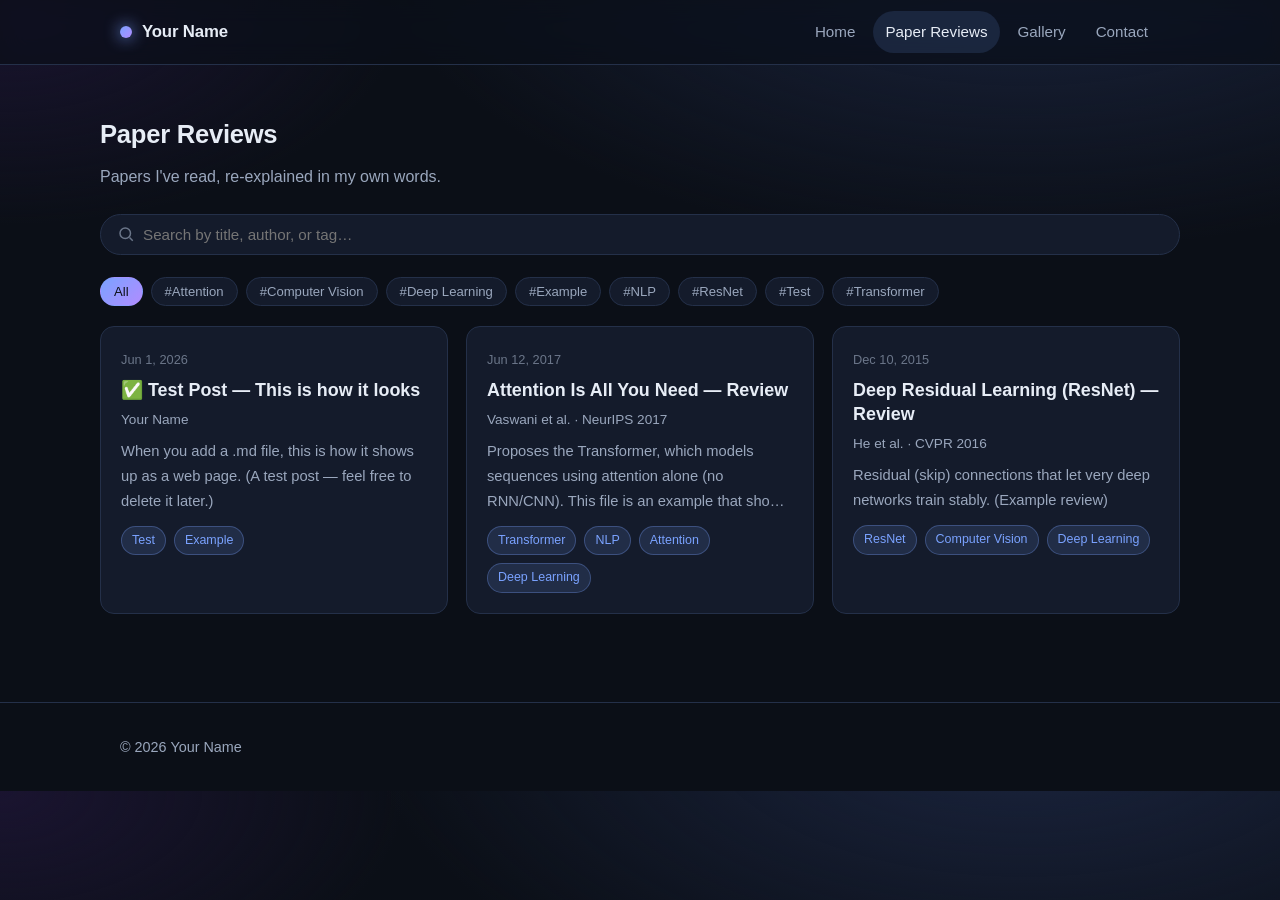
==== reviews.html @ fa5bd2f8 "Initial commit: dark modern research homepage with markdown paper reviews Co-Authored-By: Claude Opu" ====
<!DOCTYPE html>
<html lang="en">
<head>
  <meta charset="UTF-8" />
  <meta name="viewport" content="width=device-width, initial-scale=1.0" />
  <title>Paper Reviews · {name}</title>
  <meta name="description" content="A collection of paper reviews." />
  <link rel="stylesheet" href="assets/css/style.css" />
</head>
<body data-page="reviews">
  <header class="site-header">
    <div class="container nav">
      <a class="brand" href="index.html"><span class="brand-dot"></span><span data-profile="name">My Site</span></a>
      <button class="nav-toggle" aria-label="Open menu" aria-expanded="false">☰</button>
      <nav class="nav-links">
        <a href="index.html" data-nav="home">Home</a>
        <a href="reviews.html" data-nav="reviews">Paper Reviews</a>
        <a href="gallery.html" data-nav="gallery">Gallery</a>
        <a href="index.html#contact">Contact</a>
      </nav>
    </div>
  </header>

  <main class="container section">
    <div class="section-head">
      <h2>Paper Reviews</h2>
      <p>Papers I've read, re-explained in my own words.</p>
    </div>

    <div class="toolbar">
      <label class="search">
        <svg width="18" height="18" viewBox="0 0 24 24" fill="none" stroke="currentColor" stroke-width="2"><circle cx="11" cy="11" r="7"/><path d="m21 21-4.3-4.3"/></svg>
        <input id="search" type="search" placeholder="Search by title, author, or tag…" autocomplete="off" />
      </label>
    </div>
    <div class="tagbar" id="tagbar"></div>

    <div class="grid" id="reviews-list" style="margin-top:20px">
      <p class="notice muted">Loading…</p>
    </div>
  </main>

  <footer class="site-footer">
    <div class="container">
      <p>© <span id="year"></span> <span data-profile="name"></span></p>
    </div>
  </footer>

  <script src="assets/js/app.js" defer></script>
  <script src="assets/js/reviews.js" defer></script>
</body>
</html>
---- assets/css/style.css ----
/* =========================================================
   다크 모던 테마
   색상/간격은 아래 :root 변수만 바꾸면 사이트 전체에 반영됩니다.
   ========================================================= */
:root {
  --bg: #0b0f17;
  --bg-soft: #0f1522;
  --panel: #141b2b;
  --panel-2: #18203250;
  --border: #243049;
  --text: #e7edf6;
  --muted: #9aa7bd;
  --faint: #6b7689;
  --accent: #7aa2ff;
  --accent-2: #b18cff;
  --accent-soft: #7aa2ff22;
  --danger: #ff7a7a;
  --radius: 14px;
  --radius-sm: 10px;
  --maxw: 1080px;
  --shadow: 0 10px 30px -12px rgba(0, 0, 0, 0.6);
  --grad: linear-gradient(135deg, var(--accent), var(--accent-2));
  --font: -apple-system, BlinkMacSystemFont, "Segoe UI", "Malgun Gothic",
    "맑은 고딕", Roboto, "Helvetica Neue", Arial, "Apple SD Gothic Neo",
    "Noto Sans KR", sans-serif;
  --mono: "SFMono-Regular", "Cascadia Code", Consolas, "Liberation Mono",
    Menlo, monospace;
}

* { box-sizing: border-box; }

html { scroll-behavior: smooth; }

body {
  margin: 0;
  font-family: var(--font);
  background:
    radial-gradient(1200px 600px at 80% -10%, #1b2540 0%, transparent 55%),
    radial-gradient(900px 500px at 0% 0%, #1a1430 0%, transparent 45%),
    var(--bg);
  color: var(--text);
  line-height: 1.7;
  -webkit-font-smoothing: antialiased;
  text-rendering: optimizeLegibility;
}

a { color: var(--accent); text-decoration: none; }
a:hover { text-decoration: underline; }

img { max-width: 100%; display: block; }

.container {
  width: 100%;
  max-width: var(--maxw);
  margin: 0 auto;
  padding: 0 20px;
}

.muted { color: var(--muted); }
.center { text-align: center; }

/* ---------- 헤더 / 네비게이션 ---------- */
.site-header {
  position: sticky;
  top: 0;
  z-index: 50;
  backdrop-filter: saturate(160%) blur(12px);
  background: color-mix(in srgb, var(--bg) 75%, transparent);
  border-bottom: 1px solid var(--border);
}
.nav {
  display: flex;
  align-items: center;
  justify-content: space-between;
  height: 64px;
}
.brand {
  display: inline-flex;
  align-items: center;
  gap: 10px;
  font-weight: 700;
  font-size: 1.05rem;
  color: var(--text);
  letter-spacing: -0.01em;
}
.brand:hover { text-decoration: none; }
.brand-dot {
  width: 12px;
  height: 12px;
  border-radius: 50%;
  background: var(--grad);
  box-shadow: 0 0 16px var(--accent);
}
.nav-links { display: flex; align-items: center; gap: 6px; }
.nav-links a {
  color: var(--muted);
  padding: 8px 12px;
  border-radius: 999px;
  font-size: 0.95rem;
  font-weight: 500;
  transition: color 0.15s, background 0.15s;
}
.nav-links a:hover { color: var(--text); text-decoration: none; background: var(--panel); }
.nav-links a.active { color: var(--text); background: var(--accent-soft); }
.nav-toggle {
  display: none;
  background: var(--panel);
  border: 1px solid var(--border);
  color: var(--text);
  font-size: 1.2rem;
  width: 42px;
  height: 42px;
  border-radius: var(--radius-sm);
  cursor: pointer;
}

/* ---------- 히어로 (홈) ---------- */
.hero {
  padding: 72px 0 40px;
  display: grid;
  grid-template-columns: 1fr auto;
  gap: 40px;
  align-items: center;
}
.hero-eyebrow {
  color: var(--accent);
  font-weight: 600;
  letter-spacing: 0.04em;
  text-transform: uppercase;
  font-size: 0.8rem;
  margin: 0 0 12px;
}
.hero h1 {
  font-size: clamp(2rem, 5vw, 3.2rem);
  line-height: 1.1;
  margin: 0 0 14px;
  letter-spacing: -0.02em;
}
.hero h1 .grad {
  background: var(--grad);
  -webkit-background-clip: text;
  background-clip: text;
  color: transparent;
}
.hero p.lead { font-size: 1.15rem; color: var(--muted); margin: 0 0 24px; max-width: 52ch; }
.hero-cta { display: flex; flex-wrap: wrap; gap: 12px; }
.avatar {
  width: 168px;
  height: 168px;
  border-radius: 24px;
  border: 1px solid var(--border);
  box-shadow: var(--shadow);
  background: var(--panel);
}

/* ---------- 버튼 ---------- */
.btn {
  display: inline-flex;
  align-items: center;
  gap: 8px;
  padding: 11px 18px;
  border-radius: 999px;
  font-weight: 600;
  font-size: 0.95rem;
  border: 1px solid var(--border);
  background: var(--panel);
  color: var(--text);
  cursor: pointer;
  transition: transform 0.1s, border-color 0.15s, background 0.15s;
}
.btn:hover { text-decoration: none; transform: translateY(-1px); border-color: var(--accent); }
.btn-primary { background: var(--grad); border: none; color: #0b0f17; }
.btn-primary:hover { box-shadow: 0 8px 24px -8px var(--accent); }

/* ---------- 섹션 ---------- */
.section { padding: 48px 0; }
.section-head { margin-bottom: 24px; }
.section-head h2 {
  font-size: 1.6rem;
  margin: 0 0 6px;
  letter-spacing: -0.01em;
}
.section-head p { margin: 0; color: var(--muted); }
.section-head .more { float: right; font-size: 0.92rem; }

.panel {
  background: linear-gradient(180deg, var(--panel), var(--bg-soft));
  border: 1px solid var(--border);
  border-radius: var(--radius);
  padding: 26px;
}

/* ---------- 칩 / 태그 ---------- */
.chips { display: flex; flex-wrap: wrap; gap: 8px; margin-top: 12px; }
.chip {
  font-size: 0.78rem;
  color: var(--accent);
  background: var(--accent-soft);
  border: 1px solid color-mix(in srgb, var(--accent) 30%, transparent);
  padding: 3px 10px;
  border-radius: 999px;
  white-space: nowrap;
}

/* ---------- 카드 (리뷰 목록) ---------- */
.grid {
  display: grid;
  grid-template-columns: repeat(auto-fill, minmax(280px, 1fr));
  gap: 18px;
}
.card {
  display: block;
  background: var(--panel);
  border: 1px solid var(--border);
  border-radius: var(--radius);
  overflow: hidden;
  transition: transform 0.12s, border-color 0.15s, box-shadow 0.15s;
  color: var(--text);
}
.card:hover {
  text-decoration: none;
  transform: translateY(-3px);
  border-color: color-mix(in srgb, var(--accent) 55%, var(--border));
  box-shadow: var(--shadow);
}
.card-body { padding: 18px 20px 20px; }
.card-date { font-size: 0.8rem; color: var(--faint); }
.card-title { margin: 6px 0 6px; font-size: 1.12rem; line-height: 1.35; }
.card-meta { margin: 0 0 8px; font-size: 0.85rem; color: var(--muted); }
.card-summary {
  margin: 0;
  color: var(--muted);
  font-size: 0.92rem;
  display: -webkit-box;
  -webkit-line-clamp: 3;
  -webkit-box-orient: vertical;
  overflow: hidden;
}

/* ---------- 검색 / 필터 바 ---------- */
.toolbar { display: flex; flex-wrap: wrap; gap: 14px; align-items: center; margin-bottom: 22px; }
.search {
  flex: 1 1 260px;
  display: flex;
  align-items: center;
  gap: 8px;
  background: var(--panel);
  border: 1px solid var(--border);
  border-radius: 999px;
  padding: 0 16px;
}
.search input {
  flex: 1;
  background: transparent;
  border: none;
  outline: none;
  color: var(--text);
  font-size: 0.95rem;
  padding: 11px 0;
  font-family: inherit;
}
.search svg { flex: none; color: var(--faint); }
.tagbar { display: flex; flex-wrap: wrap; gap: 8px; }
.tag-btn {
  font-size: 0.82rem;
  color: var(--muted);
  background: var(--panel);
  border: 1px solid var(--border);
  padding: 6px 13px;
  border-radius: 999px;
  cursor: pointer;
  font-family: inherit;
  transition: color 0.15s, background 0.15s, border-color 0.15s;
}
.tag-btn:hover { color: var(--text); }
.tag-btn.active { color: #0b0f17; background: var(--grad); border-color: transparent; }

/* ---------- 연락처 / 링크 ---------- */
.link-row { display: flex; flex-wrap: wrap; gap: 12px; margin-top: 8px; }
.link-pill {
  display: inline-flex;
  align-items: center;
  gap: 9px;
  padding: 10px 16px;
  border-radius: 999px;
  background: var(--panel);
  border: 1px solid var(--border);
  color: var(--text);
  font-weight: 500;
  font-size: 0.92rem;
  transition: transform 0.1s, border-color 0.15s;
}
.link-pill:hover { text-decoration: none; transform: translateY(-1px); border-color: var(--accent); }
.link-pill svg { width: 18px; height: 18px; }

/* ---------- About / 연구 ---------- */
.about-grid { display: grid; grid-template-columns: 1.4fr 1fr; gap: 22px; }
.about-grid .panel h3 { margin-top: 0; }
.interests { display: flex; flex-wrap: wrap; gap: 8px; }
.interests .chip { font-size: 0.85rem; padding: 5px 12px; }

/* ---------- 갤러리 ---------- */
.gallery-grid {
  display: grid;
  grid-template-columns: repeat(auto-fill, minmax(240px, 1fr));
  gap: 16px;
}
figure.tile {
  margin: 0;
  background: var(--panel);
  border: 1px solid var(--border);
  border-radius: var(--radius);
  overflow: hidden;
}
figure.tile img { width: 100%; aspect-ratio: 4 / 3; object-fit: cover; }
figure.tile figcaption { padding: 12px 16px; }
figure.tile .t-title { font-weight: 600; }
figure.tile .t-cap { color: var(--muted); font-size: 0.88rem; margin-top: 2px; }

/* ---------- 개별 리뷰 (렌더된 마크다운) ---------- */
.review-wrap { max-width: 760px; margin: 0 auto; padding: 36px 0 64px; }
.back-link { color: var(--muted); font-size: 0.92rem; }
.review-head { margin: 16px 0 28px; padding-bottom: 22px; border-bottom: 1px solid var(--border); }
.review-head h1 { font-size: clamp(1.7rem, 4vw, 2.4rem); line-height: 1.2; margin: 8px 0 12px; letter-spacing: -0.02em; }
.review-meta { color: var(--muted); font-size: 0.92rem; display: flex; flex-wrap: wrap; gap: 6px 14px; }

.prose { font-size: 1.04rem; }
.prose h1, .prose h2, .prose h3, .prose h4 { line-height: 1.3; margin: 1.8em 0 0.6em; letter-spacing: -0.01em; }
.prose h2 { font-size: 1.5rem; padding-bottom: 0.3em; border-bottom: 1px solid var(--border); }
.prose h3 { font-size: 1.22rem; }
.prose p { margin: 0.9em 0; }
.prose a { text-decoration: underline; text-underline-offset: 3px; }
.prose ul, .prose ol { padding-left: 1.4em; }
.prose li { margin: 0.3em 0; }
.prose img { border-radius: var(--radius-sm); border: 1px solid var(--border); margin: 1.2em auto; }
.prose hr { border: none; border-top: 1px solid var(--border); margin: 2em 0; }
.prose blockquote {
  margin: 1.2em 0;
  padding: 4px 18px;
  border-left: 3px solid var(--accent);
  background: var(--panel-2);
  border-radius: 0 var(--radius-sm) var(--radius-sm) 0;
  color: var(--muted);
}
.prose code {
  font-family: var(--mono);
  font-size: 0.9em;
  background: var(--panel);
  border: 1px solid var(--border);
  padding: 1px 6px;
  border-radius: 6px;
}
.prose pre {
  background: #0c1320;
  border: 1px solid var(--border);
  border-radius: var(--radius-sm);
  padding: 16px 18px;
  overflow: auto;
}
.prose pre code { background: none; border: none; padding: 0; font-size: 0.9rem; }
.prose table { width: 100%; border-collapse: collapse; margin: 1.2em 0; font-size: 0.95rem; }
.prose th, .prose td { border: 1px solid var(--border); padding: 8px 12px; text-align: left; }
.prose th { background: var(--panel); }
.prose .katex-display { overflow-x: auto; overflow-y: hidden; padding: 4px 0; }

/* ---------- 상태 메시지 ---------- */
.notice {
  text-align: center;
  color: var(--muted);
  padding: 48px 20px;
  background: var(--panel);
  border: 1px dashed var(--border);
  border-radius: var(--radius);
}
.notice.error { color: var(--danger); border-color: color-mix(in srgb, var(--danger) 40%, var(--border)); }

/* ---------- 푸터 ---------- */
.site-footer {
  border-top: 1px solid var(--border);
  margin-top: 40px;
  padding: 28px 0;
  color: var(--muted);
  font-size: 0.9rem;
}
.site-footer p { margin: 4px 0; }

/* ---------- 반응형 ---------- */
@media (max-width: 760px) {
  .nav-toggle { display: inline-flex; }
  .nav-links {
    position: absolute;
    top: 64px;
    left: 0;
    right: 0;
    flex-direction: column;
    align-items: stretch;
    gap: 4px;
    padding: 12px 20px 18px;
    background: var(--bg-soft);
    border-bottom: 1px solid var(--border);
    display: none;
  }
  .nav-links.open { display: flex; }
  .nav-links a { padding: 12px 14px; }
  .hero { grid-template-columns: 1fr; padding-top: 48px; }
  .hero .avatar { order: -1; }
  .about-grid { grid-template-columns: 1fr; }
}
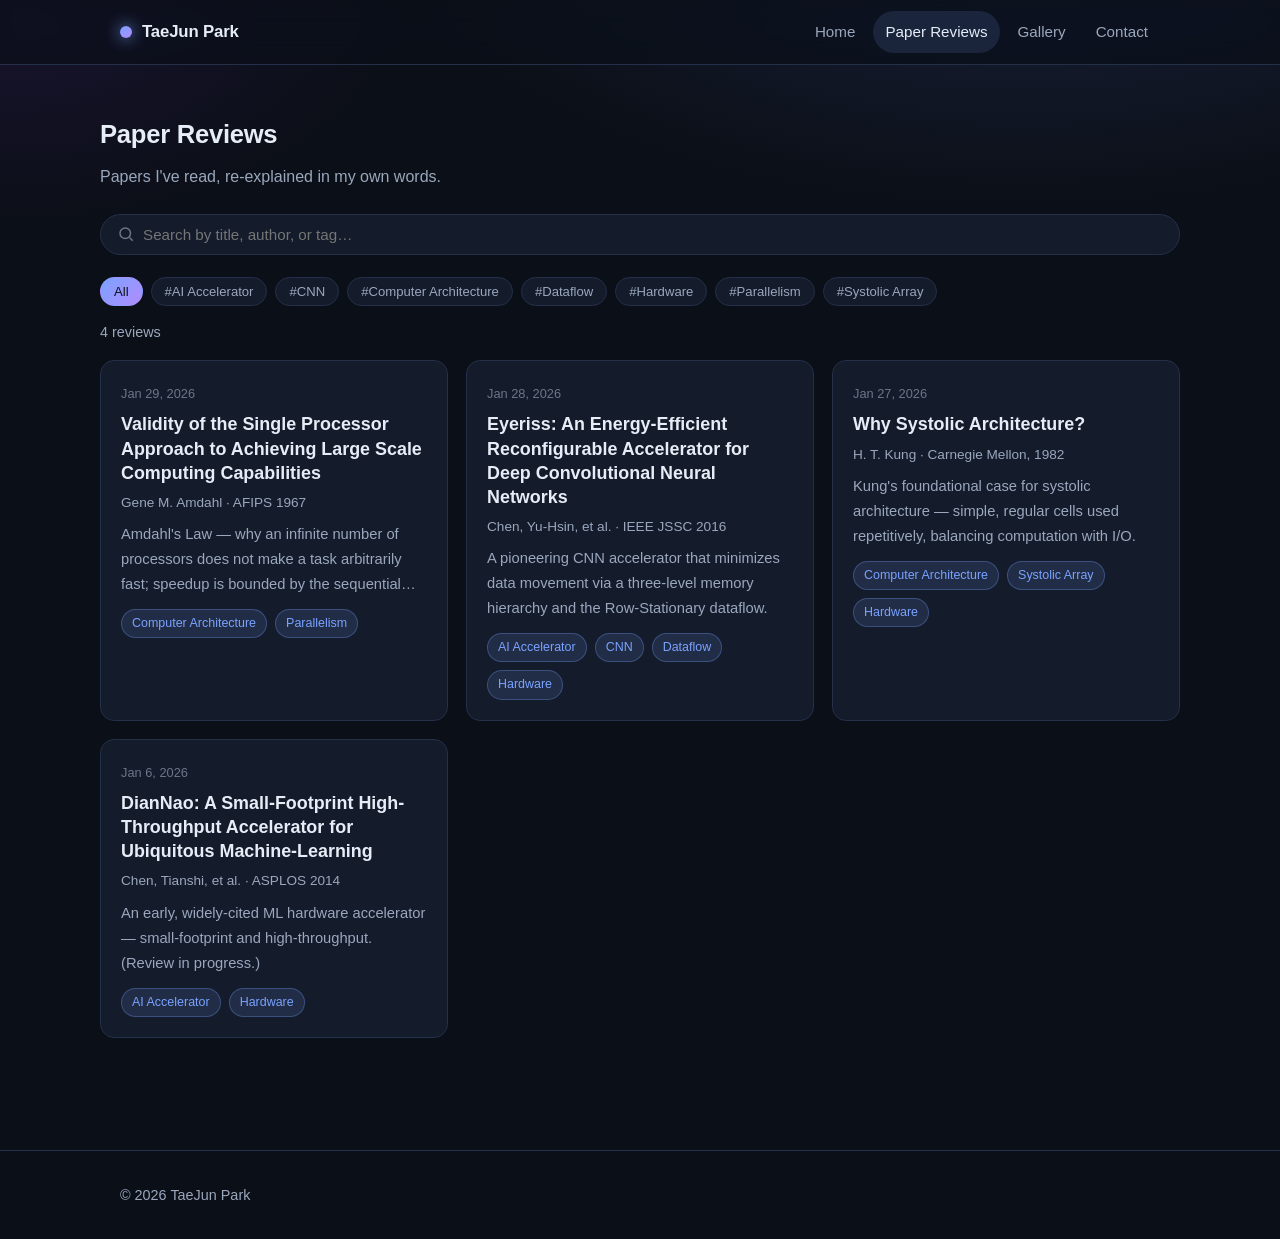
==== commit 194d0d8f: "Add load-more pagination and review count to Paper Reviews list Co-Authored-By: Claude Opus 4.8 (1M " ====
--- a/reviews.html
+++ b/reviews.html
@@ -34,10 +34,12 @@
       </label>
     </div>
     <div class="tagbar" id="tagbar"></div>
+    <p id="reviews-count" class="list-count muted"></p>
 
-    <div class="grid" id="reviews-list" style="margin-top:20px">
+    <div class="grid" id="reviews-list">
       <p class="notice muted">Loading…</p>
     </div>
+    <div id="load-more-wrap" class="center" style="margin-top:24px"></div>
   </main>
 
   <footer class="site-footer">
--- a/assets/css/style.css
+++ b/assets/css/style.css
@@ -261,6 +261,7 @@
 }
 .search svg { flex: none; color: var(--faint); }
 .tagbar { display: flex; flex-wrap: wrap; gap: 8px; }
+.list-count { margin: 14px 0 16px; font-size: 0.9rem; }
 .tag-btn {
   font-size: 0.82rem;
   color: var(--muted);
